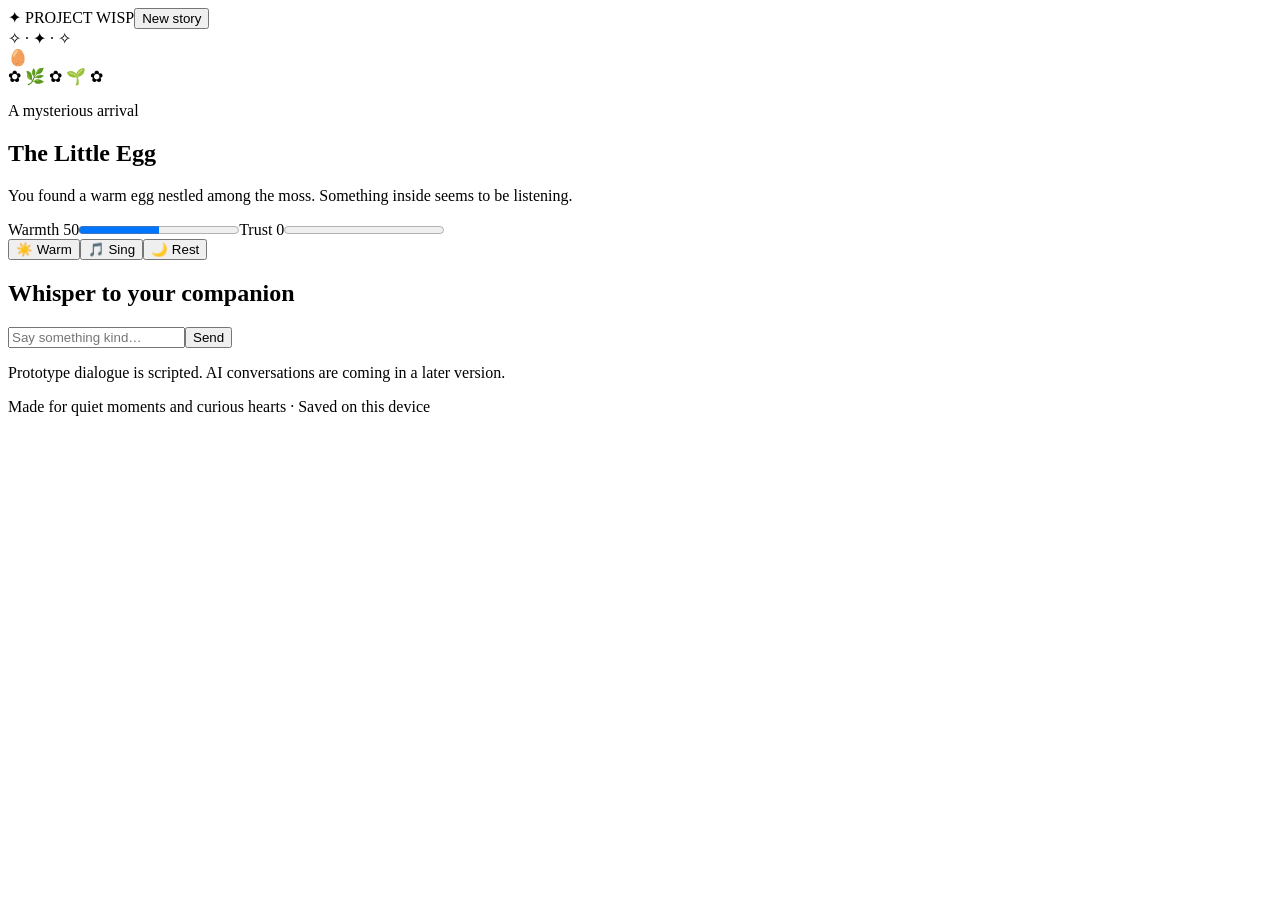
==== index.html @ 0710de0b "Initial playable Project Wisp prototype: index.html" ====
<!doctype html>
<html lang="en"><head><meta charset="utf-8"><meta name="viewport" content="width=device-width, initial-scale=1"><meta name="theme-color" content="#233c35"><title>Project Wisp</title><link rel="stylesheet" href="style.css"></head>
<body><main class="app"><header><span>✦ PROJECT WISP</span><button id="reset" title="Start again">New story</button></header><section class="scene"><div class="stars">✧ · ✦ · ✧</div><div id="creature" class="egg" role="img" aria-label="A mysterious magical egg">🥚</div><div class="ground">✿ 🌿 ✿ 🌱 ✿</div></section><section class="panel"><p class="eyebrow" id="phase">A mysterious arrival</p><h1 id="pet-name">The Little Egg</h1><p id="story">You found a warm egg nestled among the moss. Something inside seems to be listening.</p><div class="stats"><label>Warmth <span id="warmth-text">50</span><progress id="warmth" max="100" value="50"></progress></label><label>Trust <span id="trust-text">0</span><progress id="trust" max="100" value="0"></progress></label></div><div class="actions"><button data-action="warm">☀️ Warm</button><button data-action="sing">🎵 Sing</button><button data-action="rest">🌙 Rest</button></div><div class="chat"><h2>Whisper to your companion</h2><div id="messages" class="messages" aria-live="polite"></div><form id="chat-form"><input id="message" maxlength="240" placeholder="Say something kind…" aria-label="Your message" required><button type="submit">Send</button></form><p class="note">Prototype dialogue is scripted. AI conversations are coming in a later version.</p></div></section><footer>Made for quiet moments and curious hearts · Saved on this device</footer></main><script src="script.js"></script></body></html>
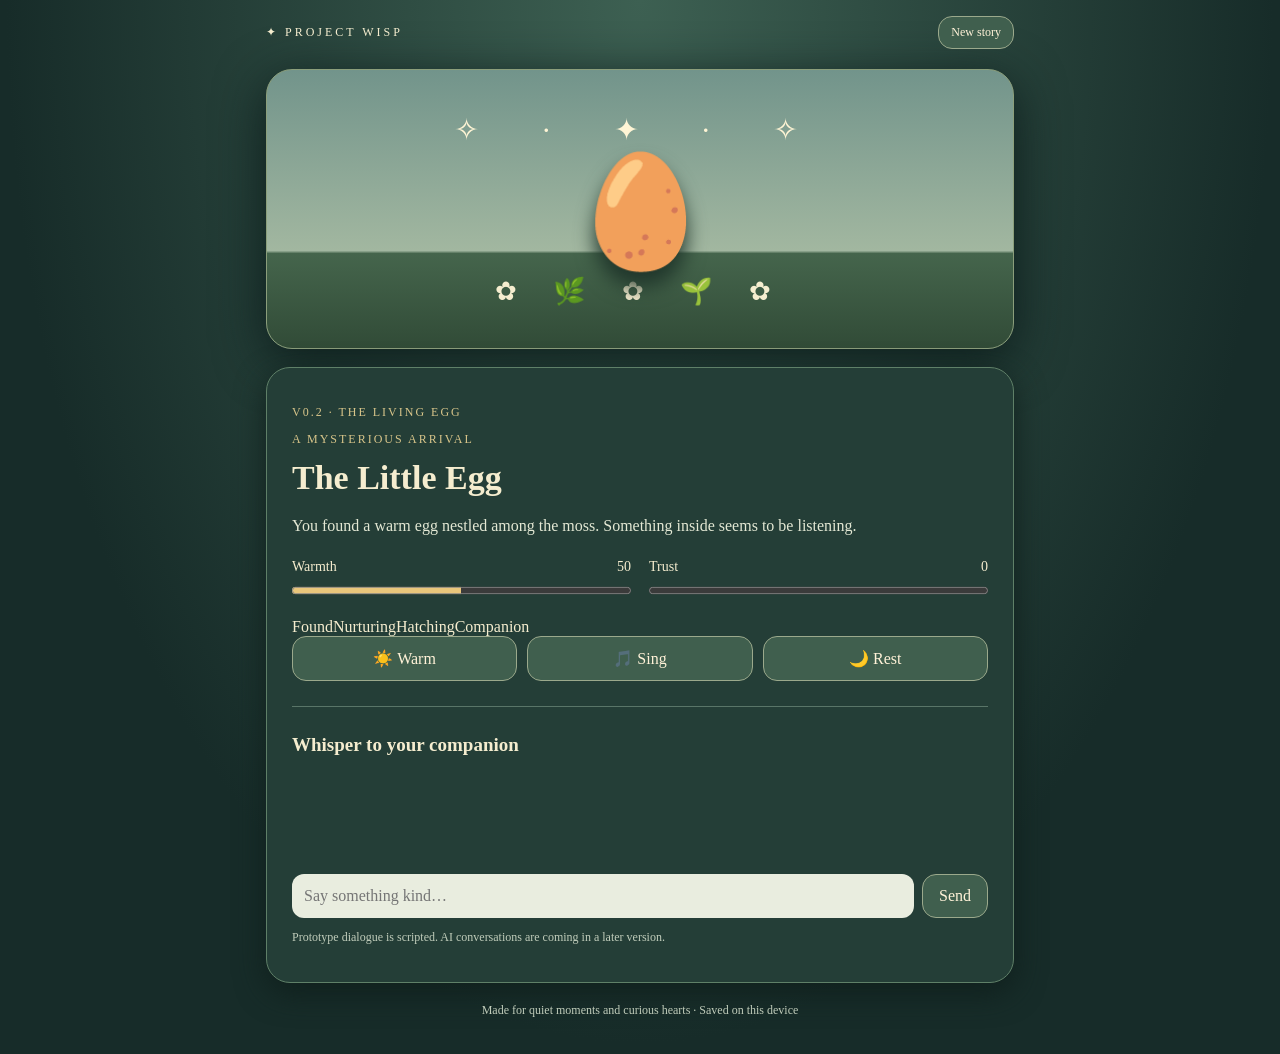
==== commit 69317a13: "Living Egg v0.2: index.html" ====
--- a/index.html
+++ b/index.html
@@ -1,3 +1,3 @@
 <!doctype html>
 <html lang="en"><head><meta charset="utf-8"><meta name="viewport" content="width=device-width, initial-scale=1"><meta name="theme-color" content="#233c35"><title>Project Wisp</title><link rel="stylesheet" href="style.css"></head>
-<body><main class="app"><header><span>✦ PROJECT WISP</span><button id="reset" title="Start again">New story</button></header><section class="scene"><div class="stars">✧ · ✦ · ✧</div><div id="creature" class="egg" role="img" aria-label="A mysterious magical egg">🥚</div><div class="ground">✿ 🌿 ✿ 🌱 ✿</div></section><section class="panel"><p class="eyebrow" id="phase">A mysterious arrival</p><h1 id="pet-name">The Little Egg</h1><p id="story">You found a warm egg nestled among the moss. Something inside seems to be listening.</p><div class="stats"><label>Warmth <span id="warmth-text">50</span><progress id="warmth" max="100" value="50"></progress></label><label>Trust <span id="trust-text">0</span><progress id="trust" max="100" value="0"></progress></label></div><div class="actions"><button data-action="warm">☀️ Warm</button><button data-action="sing">🎵 Sing</button><button data-action="rest">🌙 Rest</button></div><div class="chat"><h2>Whisper to your companion</h2><div id="messages" class="messages" aria-live="polite"></div><form id="chat-form"><input id="message" maxlength="240" placeholder="Say something kind…" aria-label="Your message" required><button type="submit">Send</button></form><p class="note">Prototype dialogue is scripted. AI conversations are coming in a later version.</p></div></section><footer>Made for quiet moments and curious hearts · Saved on this device</footer></main><script src="script.js"></script></body></html>+<body><main class="app"><header><span>✦ PROJECT WISP</span><button id="reset" title="Start again">New story</button></header><section class="scene"><div class="stars">✧ · ✦ · ✧</div><div id="creature" class="egg" role="img" aria-label="An illustrated magical egg"><img id="egg-art" src="assets/living-egg.svg" alt=""></div><div id="hatch-flash" aria-hidden="true"></div><div class="ground">✿ 🌿 ✿ 🌱 ✿</div></section><section class="panel"><p class="eyebrow">v0.2 · The Living Egg</p><p class="eyebrow" id="phase">A mysterious arrival</p><h1 id="pet-name">The Little Egg</h1><p id="story">You found a warm egg nestled among the moss. Something inside seems to be listening.</p><div class="stats"><label>Warmth <span id="warmth-text">50</span><progress id="warmth" max="100" value="50"></progress></label><label>Trust <span id="trust-text">0</span><progress id="trust" max="100" value="0"></progress></label></div><div class="milestones" aria-label="Hatching progress"><span>Found</span><span>Nurturing</span><span>Hatching</span><span>Companion</span></div><div class="actions"><button data-action="warm">☀️ Warm</button><button data-action="sing">🎵 Sing</button><button data-action="rest">🌙 Rest</button></div><div class="chat"><h2>Whisper to your companion</h2><div id="messages" class="messages" aria-live="polite"></div><form id="chat-form"><input id="message" maxlength="240" placeholder="Say something kind…" aria-label="Your message" required><button type="submit">Send</button></form><p class="note">Prototype dialogue is scripted. AI conversations are coming in a later version.</p></div></section><footer>Made for quiet moments and curious hearts · Saved on this device</footer></main><script src="script.js"></script></body></html>
--- a/style.css
+++ b/style.css
@@ -0,0 +1 @@
+:root{font-family:Georgia,serif;color:#f5edcf;background:#172c29}*{box-sizing:border-box}body{margin:0;background:radial-gradient(ellipse at top,#3d6052,#172c29 70%)}button,input{font:inherit}button{cursor:pointer;border:1px solid #9ba98c;border-radius:14px;background:#405f4e;color:#fff2d8;padding:12px 16px}button:hover{background:#59765e}button:focus-visible,input:focus-visible{outline:3px solid #e9cb78;outline-offset:2px}.app{max-width:780px;margin:auto;padding:16px}header{display:flex;align-items:center;justify-content:space-between;letter-spacing:3px;font-size:12px}header button{font-size:12px;padding:8px 12px}.scene{margin-top:20px;min-height:280px;border:1px solid #8b9e7b;border-radius:26px;background:linear-gradient(#72948b 0%,#a2b7a0 65%,#45654c 66%,#314b37);display:flex;align-items:center;justify-content:center;flex-direction:column;overflow:hidden;box-shadow:0 12px 50px #0c1c1b}.stars{color:#fff5d5;font-size:30px;letter-spacing:28px}.egg{font-size:110px;filter:drop-shadow(0 15px 10px #20362b);animation:breathe 3s ease-in-out infinite}.egg.hatched{font-size:105px}.ground{font-size:26px;letter-spacing:15px}.panel{margin-top:18px;padding:25px;background:#243e37;border:1px solid #5f8068;border-radius:24px;box-shadow:0 10px 30px #10201d}.eyebrow{color:#d8c58a;text-transform:uppercase;letter-spacing:2px;font-size:12px}h1{font-size:34px;margin:8px 0}#story{line-height:1.6;color:#e3e8d4}.stats{display:grid;grid-template-columns:1fr 1fr;gap:18px;margin:20px 0}.stats label{display:block;font-size:14px}.stats span{float:right}progress{display:block;width:100%;height:15px;margin-top:8px;accent-color:#e9c67b}.actions{display:flex;gap:10px;flex-wrap:wrap}.actions button{flex:1}.chat{margin-top:25px;border-top:1px solid #597568;padding-top:12px}h2{font-size:19px}.messages{min-height:90px;max-height:240px;overflow:auto}.bubble{background:#38584c;border-radius:14px;padding:10px 13px;margin:8px 0;line-height:1.5}.bubble.you{background:#5a6045}.bubble strong{display:block;font-size:12px;color:#e9cb78;margin-bottom:3px}form{display:flex;gap:8px;margin-top:12px}input{min-width:0;flex:1;padding:12px;border-radius:12px;background:#e9eddf;color:#1e3229;border:0}.note,footer{font-size:12px;color:#c1cdbb}footer{text-align:center;padding:20px}@keyframes breathe{50%{transform:translateY(-10px) rotate(3deg)}}@media(max-width:450px){.panel{padding:16px}.scene{min-height:230px}.stats{gap:10px}.actions button{padding:10px 5px;font-size:14px}}
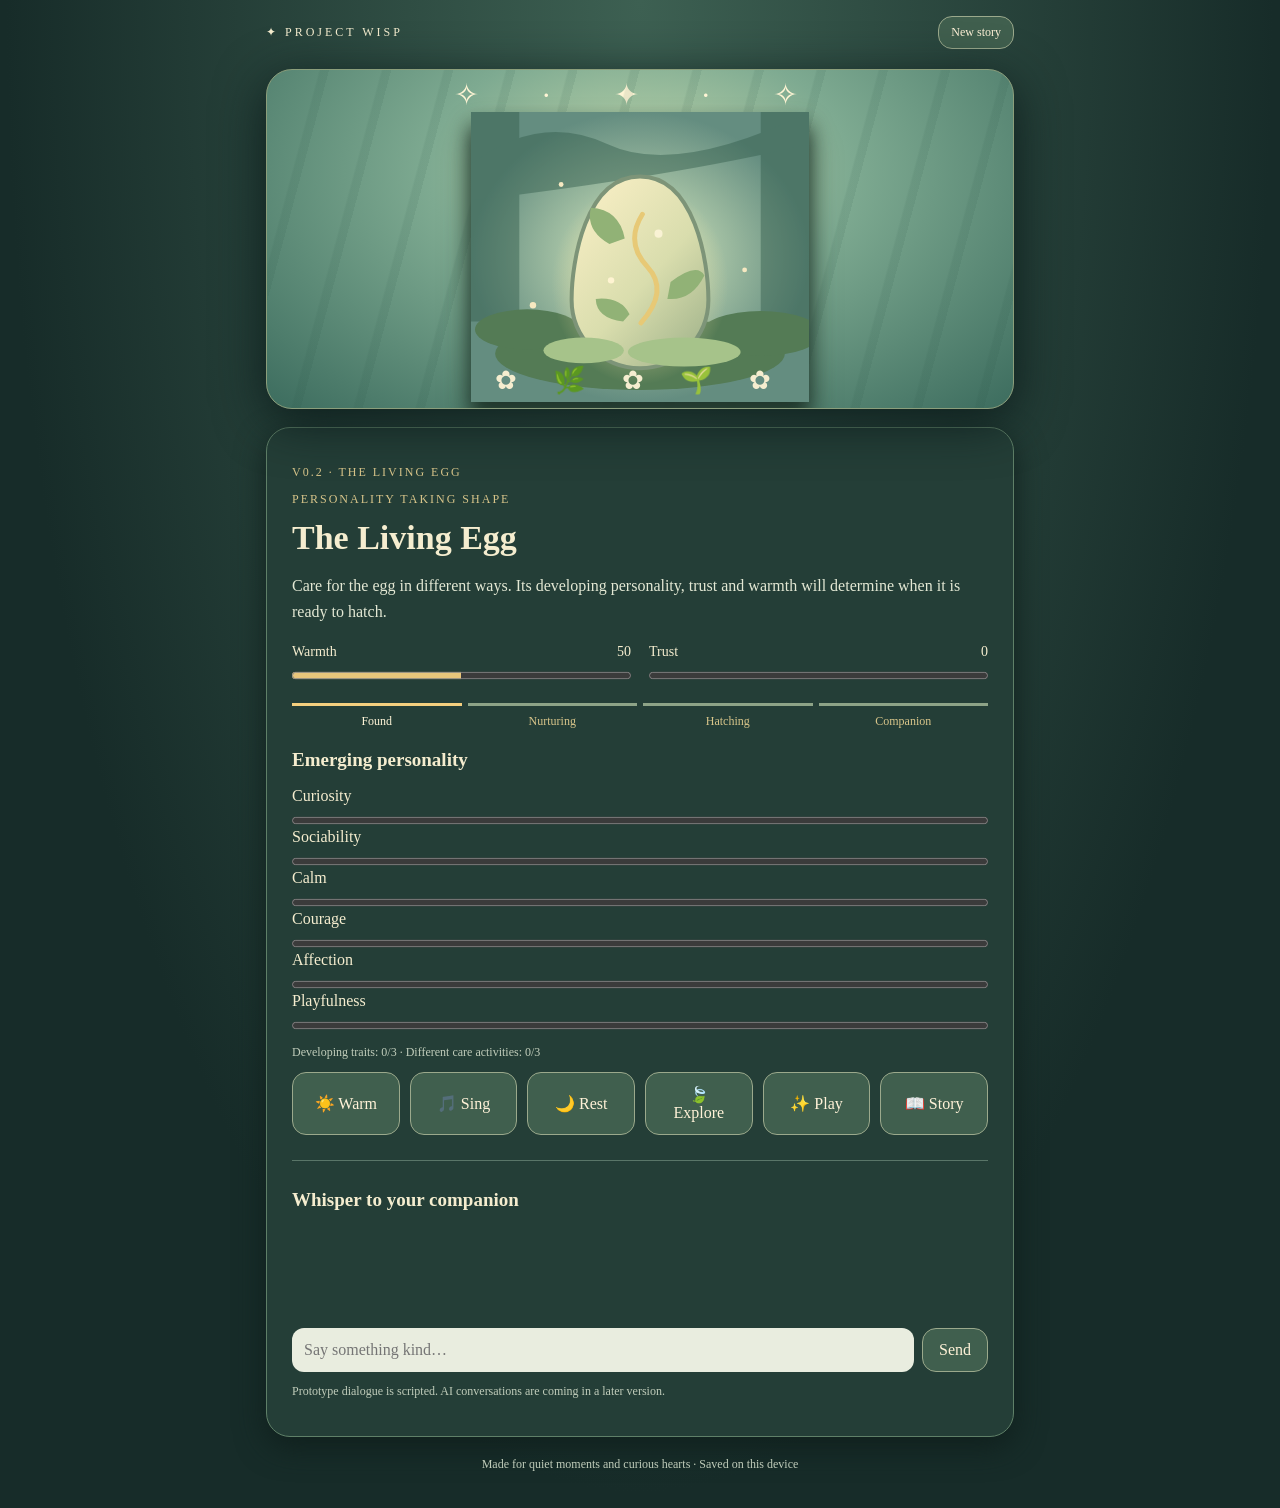
==== commit 6f958755: "Add formative egg personality interface" ====
--- a/index.html
+++ b/index.html
@@ -1,3 +1,3 @@
 <!doctype html>
 <html lang="en"><head><meta charset="utf-8"><meta name="viewport" content="width=device-width, initial-scale=1"><meta name="theme-color" content="#233c35"><title>Project Wisp</title><link rel="stylesheet" href="style.css"></head>
-<body><main class="app"><header><span>✦ PROJECT WISP</span><button id="reset" title="Start again">New story</button></header><section class="scene"><div class="stars">✧ · ✦ · ✧</div><div id="creature" class="egg" role="img" aria-label="An illustrated magical egg"><img id="egg-art" src="assets/living-egg.svg" alt=""></div><div id="hatch-flash" aria-hidden="true"></div><div class="ground">✿ 🌿 ✿ 🌱 ✿</div></section><section class="panel"><p class="eyebrow">v0.2 · The Living Egg</p><p class="eyebrow" id="phase">A mysterious arrival</p><h1 id="pet-name">The Little Egg</h1><p id="story">You found a warm egg nestled among the moss. Something inside seems to be listening.</p><div class="stats"><label>Warmth <span id="warmth-text">50</span><progress id="warmth" max="100" value="50"></progress></label><label>Trust <span id="trust-text">0</span><progress id="trust" max="100" value="0"></progress></label></div><div class="milestones" aria-label="Hatching progress"><span>Found</span><span>Nurturing</span><span>Hatching</span><span>Companion</span></div><div class="actions"><button data-action="warm">☀️ Warm</button><button data-action="sing">🎵 Sing</button><button data-action="rest">🌙 Rest</button></div><div class="chat"><h2>Whisper to your companion</h2><div id="messages" class="messages" aria-live="polite"></div><form id="chat-form"><input id="message" maxlength="240" placeholder="Say something kind…" aria-label="Your message" required><button type="submit">Send</button></form><p class="note">Prototype dialogue is scripted. AI conversations are coming in a later version.</p></div></section><footer>Made for quiet moments and curious hearts · Saved on this device</footer></main><script src="script.js"></script></body></html>+<body><main class="app"><header><span>✦ PROJECT WISP</span><button id="reset" title="Start again">New story</button></header><section class="scene"><div class="stars">✧ · ✦ · ✧</div><div id="creature" class="egg" role="img" aria-label="An illustrated magical egg"><img id="egg-art" src="assets/living-egg.svg" alt=""></div><div id="hatch-flash" aria-hidden="true"></div><div class="ground">✿ 🌿 ✿ 🌱 ✿</div></section><section class="panel"><p class="eyebrow">v0.2 · The Living Egg</p><p class="eyebrow" id="phase">A mysterious arrival</p><h1 id="pet-name">The Little Egg</h1><p id="story">You found a warm egg nestled among the moss. Something inside seems to be listening.</p><div class="stats"><label>Warmth <span id="warmth-text">50</span><progress id="warmth" max="100" value="50"></progress></label><label>Trust <span id="trust-text">0</span><progress id="trust" max="100" value="0"></progress></label></div><div class="milestones" aria-label="Hatching progress"><span>Found</span><span>Nurturing</span><span>Hatching</span><span>Companion</span></div><div class="traits-panel"><h2>Emerging personality</h2><div id="trait-list" class="trait-list"></div><p id="readiness" class="note" aria-live="polite"></p></div><div class="actions"><button data-action="warm">☀️ Warm</button><button data-action="sing">🎵 Sing</button><button data-action="rest">🌙 Rest</button><button data-action="explore">🍃 Explore</button><button data-action="play">✨ Play</button><button data-action="story">📖 Story</button></div><div class="chat"><h2>Whisper to your companion</h2><div id="messages" class="messages" aria-live="polite"></div><form id="chat-form"><input id="message" maxlength="240" placeholder="Say something kind…" aria-label="Your message" required><button type="submit">Send</button></form><p class="note">Prototype dialogue is scripted. AI conversations are coming in a later version.</p></div></section><footer>Made for quiet moments and curious hearts · Saved on this device</footer></main><script src="personality.js"></script></body></html>
--- a/style.css
+++ b/style.css
@@ -1 +1,19 @@
-:root{font-family:Georgia,serif;color:#f5edcf;background:#172c29}*{box-sizing:border-box}body{margin:0;background:radial-gradient(ellipse at top,#3d6052,#172c29 70%)}button,input{font:inherit}button{cursor:pointer;border:1px solid #9ba98c;border-radius:14px;background:#405f4e;color:#fff2d8;padding:12px 16px}button:hover{background:#59765e}button:focus-visible,input:focus-visible{outline:3px solid #e9cb78;outline-offset:2px}.app{max-width:780px;margin:auto;padding:16px}header{display:flex;align-items:center;justify-content:space-between;letter-spacing:3px;font-size:12px}header button{font-size:12px;padding:8px 12px}.scene{margin-top:20px;min-height:280px;border:1px solid #8b9e7b;border-radius:26px;background:linear-gradient(#72948b 0%,#a2b7a0 65%,#45654c 66%,#314b37);display:flex;align-items:center;justify-content:center;flex-direction:column;overflow:hidden;box-shadow:0 12px 50px #0c1c1b}.stars{color:#fff5d5;font-size:30px;letter-spacing:28px}.egg{font-size:110px;filter:drop-shadow(0 15px 10px #20362b);animation:breathe 3s ease-in-out infinite}.egg.hatched{font-size:105px}.ground{font-size:26px;letter-spacing:15px}.panel{margin-top:18px;padding:25px;background:#243e37;border:1px solid #5f8068;border-radius:24px;box-shadow:0 10px 30px #10201d}.eyebrow{color:#d8c58a;text-transform:uppercase;letter-spacing:2px;font-size:12px}h1{font-size:34px;margin:8px 0}#story{line-height:1.6;color:#e3e8d4}.stats{display:grid;grid-template-columns:1fr 1fr;gap:18px;margin:20px 0}.stats label{display:block;font-size:14px}.stats span{float:right}progress{display:block;width:100%;height:15px;margin-top:8px;accent-color:#e9c67b}.actions{display:flex;gap:10px;flex-wrap:wrap}.actions button{flex:1}.chat{margin-top:25px;border-top:1px solid #597568;padding-top:12px}h2{font-size:19px}.messages{min-height:90px;max-height:240px;overflow:auto}.bubble{background:#38584c;border-radius:14px;padding:10px 13px;margin:8px 0;line-height:1.5}.bubble.you{background:#5a6045}.bubble strong{display:block;font-size:12px;color:#e9cb78;margin-bottom:3px}form{display:flex;gap:8px;margin-top:12px}input{min-width:0;flex:1;padding:12px;border-radius:12px;background:#e9eddf;color:#1e3229;border:0}.note,footer{font-size:12px;color:#c1cdbb}footer{text-align:center;padding:20px}@keyframes breathe{50%{transform:translateY(-10px) rotate(3deg)}}@media(max-width:450px){.panel{padding:16px}.scene{min-height:230px}.stats{gap:10px}.actions button{padding:10px 5px;font-size:14px}}+:root{font-family:Georgia,serif;color:#f5edcf;background:#172c29}*{box-sizing:border-box}body{margin:0;background:radial-gradient(ellipse at top,#3d6052,#172c29 70%)}button,input{font:inherit}button{cursor:pointer;border:1px solid #9ba98c;border-radius:14px;background:#405f4e;color:#fff2d8;padding:12px 16px}button:hover{background:#59765e}button:focus-visible,input:focus-visible{outline:3px solid #e9cb78;outline-offset:2px}.app{max-width:780px;margin:auto;padding:16px}header{display:flex;align-items:center;justify-content:space-between;letter-spacing:3px;font-size:12px}header button{font-size:12px;padding:8px 12px}.scene{margin-top:20px;min-height:280px;border:1px solid #8b9e7b;border-radius:26px;background:linear-gradient(#72948b 0%,#a2b7a0 65%,#45654c 66%,#314b37);display:flex;align-items:center;justify-content:center;flex-direction:column;overflow:hidden;box-shadow:0 12px 50px #0c1c1b}.stars{color:#fff5d5;font-size:30px;letter-spacing:28px}.egg{font-size:110px;filter:drop-shadow(0 15px 10px #20362b);animation:breathe 3s ease-in-out infinite}.egg.hatched{font-size:105px}.ground{font-size:26px;letter-spacing:15px}.panel{margin-top:18px;padding:25px;background:#243e37;border:1px solid #5f8068;border-radius:24px;box-shadow:0 10px 30px #10201d}.eyebrow{color:#d8c58a;text-transform:uppercase;letter-spacing:2px;font-size:12px}h1{font-size:34px;margin:8px 0}#story{line-height:1.6;color:#e3e8d4}.stats{display:grid;grid-template-columns:1fr 1fr;gap:18px;margin:20px 0}.stats label{display:block;font-size:14px}.stats span{float:right}progress{display:block;width:100%;height:15px;margin-top:8px;accent-color:#e9c67b}.actions{display:flex;gap:10px;flex-wrap:wrap}.actions button{flex:1}.chat{margin-top:25px;border-top:1px solid #597568;padding-top:12px}h2{font-size:19px}.messages{min-height:90px;max-height:240px;overflow:auto}.bubble{background:#38584c;border-radius:14px;padding:10px 13px;margin:8px 0;line-height:1.5}.bubble.you{background:#5a6045}.bubble strong{display:block;font-size:12px;color:#e9cb78;margin-bottom:3px}form{display:flex;gap:8px;margin-top:12px}input{min-width:0;flex:1;padding:12px;border-radius:12px;background:#e9eddf;color:#1e3229;border:0}.note,footer{font-size:12px;color:#c1cdbb}footer{text-align:center;padding:20px}@keyframes breathe{50%{transform:translateY(-10px) rotate(3deg)}}@media(max-width:450px){.panel{padding:16px}.scene{min-height:230px}.stats{gap:10px}.actions button{padding:10px 5px;font-size:14px}}
+/* Living Egg v0.2 */
+.scene{position:relative;background:radial-gradient(ellipse at 50% 30%,#c0d7ac 0%,#7eaa91 40%,#3c6c5e 100%);min-height:340px}
+.scene:before{content:"";position:absolute;inset:0;background:repeating-linear-gradient(105deg,transparent 0 50px,#214b3d17 52px 60px);pointer-events:none}
+.egg{position:relative;z-index:2;font-size:inherit;width:min(90%,420px);max-height:290px;display:flex;justify-content:center;align-items:center;transition:transform .5s,filter .5s}
+.egg img{width:100%;max-height:290px;object-fit:contain;filter:drop-shadow(0 12px 12px #20382d55)}
+.egg.hatched{font-size:100px;min-height:260px}
+.egg.wiggle{animation:wiggle .65s ease-in-out 2}
+.egg.cracking{animation:crack .35s ease-in-out 5}
+#hatch-flash{position:absolute;inset:0;z-index:3;pointer-events:none;opacity:0;background:radial-gradient(circle,#fff9c7 0%,#f4df94 25%,transparent 72%)}
+#hatch-flash.active{animation:flash 1.8s ease-in-out forwards}
+.ground{position:absolute;bottom:12px;z-index:2}
+.milestones{display:flex;justify-content:space-between;gap:6px;margin:15px 0 20px;color:#d8c58a;font-size:12px}
+.milestones span{border-top:3px solid #8da387;padding-top:8px;flex:1;text-align:center}
+.milestones span.active{border-color:#f4cf7e;color:#fff5d8}
+@keyframes wiggle{25%{transform:rotate(-4deg)}75%{transform:rotate(4deg)}}
+@keyframes crack{25%{transform:translateX(-5px) rotate(-3deg)}75%{transform:translateX(5px) rotate(3deg)}}
+@keyframes flash{0%,100%{opacity:0}45%{opacity:1}}
+@media(prefers-reduced-motion:reduce){.egg,.egg.wiggle,.egg.cracking,#hatch-flash.active{animation:none!important}}
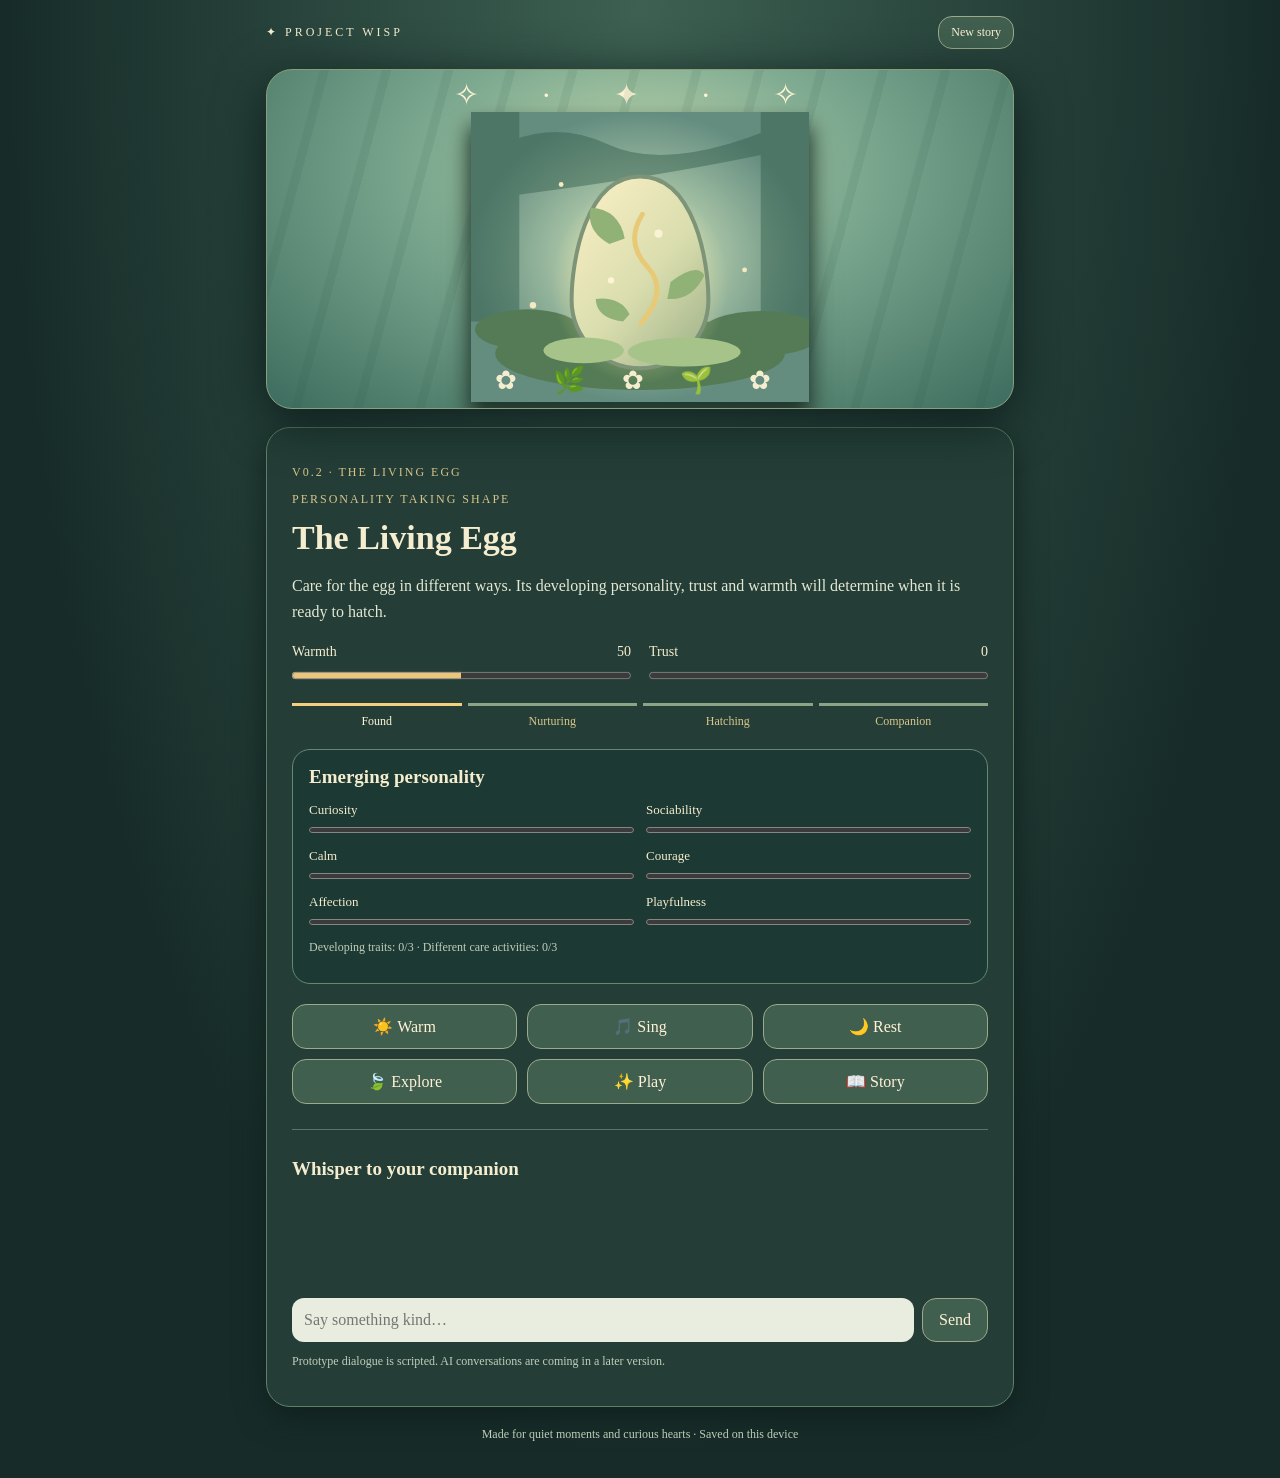
==== commit 1ab6b00c: "Add post-hatch woodland preview: index.html" ====
--- a/index.html
+++ b/index.html
@@ -1,3 +1,3 @@
 <!doctype html>
 <html lang="en"><head><meta charset="utf-8"><meta name="viewport" content="width=device-width, initial-scale=1"><meta name="theme-color" content="#233c35"><title>Project Wisp</title><link rel="stylesheet" href="style.css"></head>
-<body><main class="app"><header><span>✦ PROJECT WISP</span><button id="reset" title="Start again">New story</button></header><section class="scene"><div class="stars">✧ · ✦ · ✧</div><div id="creature" class="egg" role="img" aria-label="An illustrated magical egg"><img id="egg-art" src="assets/living-egg.svg" alt=""></div><div id="hatch-flash" aria-hidden="true"></div><div class="ground">✿ 🌿 ✿ 🌱 ✿</div></section><section class="panel"><p class="eyebrow">v0.2 · The Living Egg</p><p class="eyebrow" id="phase">A mysterious arrival</p><h1 id="pet-name">The Little Egg</h1><p id="story">You found a warm egg nestled among the moss. Something inside seems to be listening.</p><div class="stats"><label>Warmth <span id="warmth-text">50</span><progress id="warmth" max="100" value="50"></progress></label><label>Trust <span id="trust-text">0</span><progress id="trust" max="100" value="0"></progress></label></div><div class="milestones" aria-label="Hatching progress"><span>Found</span><span>Nurturing</span><span>Hatching</span><span>Companion</span></div><div class="traits-panel"><h2>Emerging personality</h2><div id="trait-list" class="trait-list"></div><p id="readiness" class="note" aria-live="polite"></p></div><div class="actions"><button data-action="warm">☀️ Warm</button><button data-action="sing">🎵 Sing</button><button data-action="rest">🌙 Rest</button><button data-action="explore">🍃 Explore</button><button data-action="play">✨ Play</button><button data-action="story">📖 Story</button></div><div class="chat"><h2>Whisper to your companion</h2><div id="messages" class="messages" aria-live="polite"></div><form id="chat-form"><input id="message" maxlength="240" placeholder="Say something kind…" aria-label="Your message" required><button type="submit">Send</button></form><p class="note">Prototype dialogue is scripted. AI conversations are coming in a later version.</p></div></section><footer>Made for quiet moments and curious hearts · Saved on this device</footer></main><script src="personality.js"></script></body></html>+<body><main class="app"><header><span>✦ PROJECT WISP</span><button id="reset" title="Start again">New story</button></header><section class="scene"><div class="stars">✧ · ✦ · ✧</div><div id="creature" class="egg" role="img" aria-label="An illustrated magical egg"><img id="egg-art" src="assets/living-egg.svg" alt=""></div><div id="hatch-flash" aria-hidden="true"></div><div id="living-world" class="living-world" hidden aria-label="The woodland home"><div class="world-sun">☀</div><div class="world-cottage" aria-hidden="true">⌂</div><div class="world-pond" aria-hidden="true"></div><div class="world-tree tree-left" aria-hidden="true">♣</div><div class="world-tree tree-right" aria-hidden="true">♣</div><img id="world-pet" src="assets/mossling.svg" alt="Mossling exploring the woodland"></div><div class="ground">✿ 🌿 ✿ 🌱 ✿</div></section><section class="panel"><p class="eyebrow">v0.2 · The Living Egg</p><p class="eyebrow" id="phase">A mysterious arrival</p><h1 id="pet-name">The Little Egg</h1><p id="story">You found a warm egg nestled among the moss. Something inside seems to be listening.</p><div class="stats"><label>Warmth <span id="warmth-text">50</span><progress id="warmth" max="100" value="50"></progress></label><label>Trust <span id="trust-text">0</span><progress id="trust" max="100" value="0"></progress></label></div><div class="milestones" aria-label="Hatching progress"><span>Found</span><span>Nurturing</span><span>Hatching</span><span>Companion</span></div><p id="world-status" class="world-status" hidden aria-live="polite"></p><div class="traits-panel"><h2>Emerging personality</h2><div id="trait-list" class="trait-list"></div><p id="readiness" class="note" aria-live="polite"></p></div><div class="actions"><button data-action="warm">☀️ Warm</button><button data-action="sing">🎵 Sing</button><button data-action="rest">🌙 Rest</button><button data-action="explore">🍃 Explore</button><button data-action="play">✨ Play</button><button data-action="story">📖 Story</button></div><div class="chat"><h2>Whisper to your companion</h2><div id="messages" class="messages" aria-live="polite"></div><form id="chat-form"><input id="message" maxlength="240" placeholder="Say something kind…" aria-label="Your message" required><button type="submit">Send</button></form><p class="note">Prototype dialogue is scripted. AI conversations are coming in a later version.</p></div></section><footer>Made for quiet moments and curious hearts · Saved on this device</footer></main><script src="personality.js"></script></body></html>
--- a/style.css
+++ b/style.css
@@ -17,3 +17,7 @@
 @keyframes crack{25%{transform:translateX(-5px) rotate(-3deg)}75%{transform:translateX(5px) rotate(3deg)}}
 @keyframes flash{0%,100%{opacity:0}45%{opacity:1}}
 @media(prefers-reduced-motion:reduce){.egg,.egg.wiggle,.egg.cracking,#hatch-flash.active{animation:none!important}}
+
+/* Formative egg personality panel */
+.traits-panel{margin:20px 0;padding:16px;border:1px solid #668773;border-radius:18px;background:#1d3933}
+.traits-panel h2{margin:0 0 14px}.trait-list{display:grid;grid-template-columns:repeat(2,minmax(0,1fr));gap:12px}.trait{display:flex;flex-direction:column;gap:6px;font-size:13px;text-transform:capitalize}.trait progress{margin:0;height:12px;accent-color:#d8c58a}.actions{display:grid;grid-template-columns:repeat(3,minmax(0,1fr))}.actions button{min-width:0}@media(max-width:450px){.actions{grid-template-columns:repeat(2,minmax(0,1fr))}.trait-list{gap:9px}}
